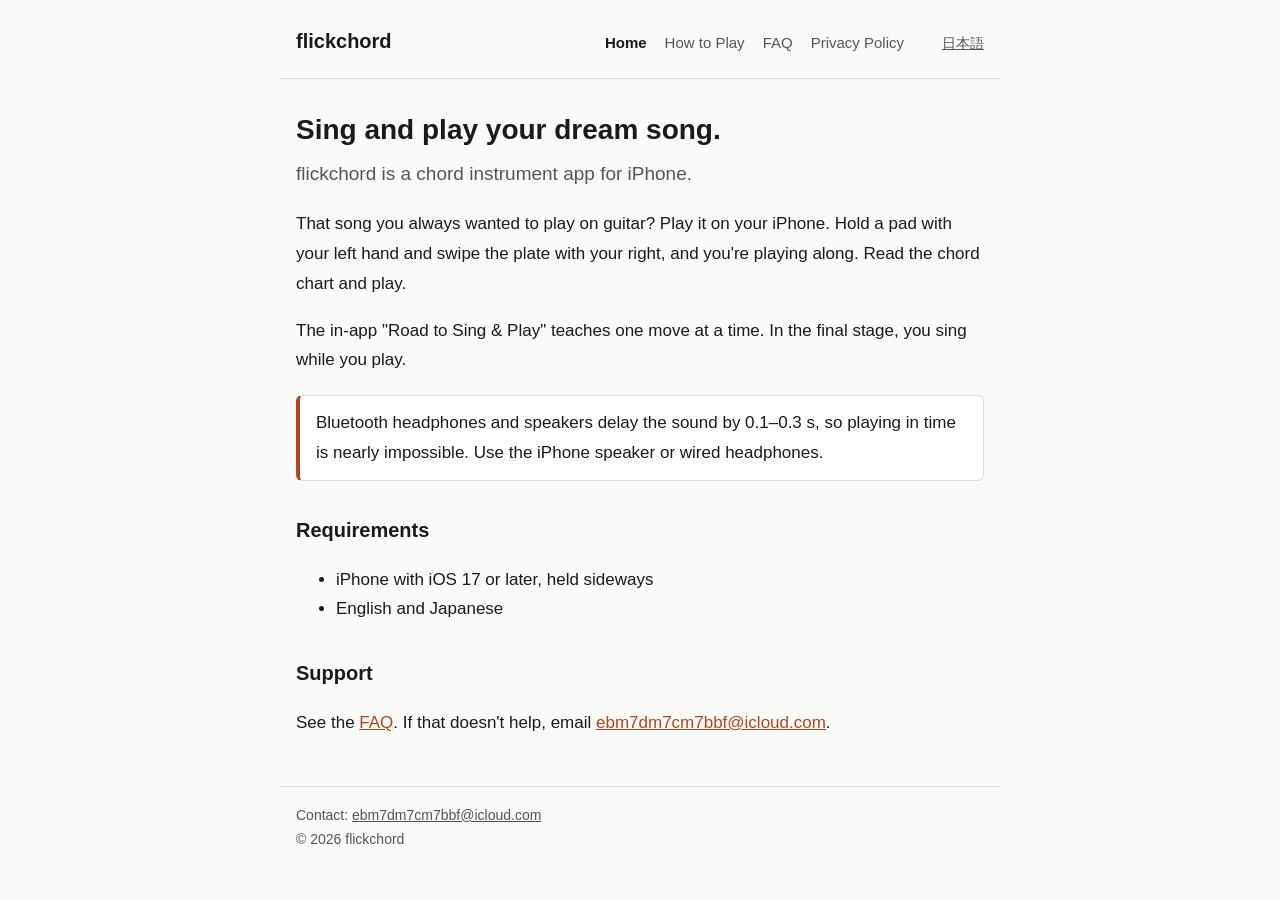
==== en/index.html @ 9bce2bfd "Add flickchord support site (JA/EN) Co-Authored-By: Claude Opus 5.5 <noreply@anthropic.com> Claude-S" ====
<!doctype html>
<html lang="en">
<head>
<meta charset="utf-8">
<meta name="viewport" content="width=device-width, initial-scale=1">
<meta name="color-scheme" content="light dark">
<title>flickchord</title>
<link rel="stylesheet" href="../style.css">
</head>
<body>
<header><a class="logo" href="index.html">flickchord</a><nav><a href="index.html" aria-current="page">Home</a><a href="howto.html">How to Play</a><a href="faq.html">FAQ</a><a href="privacy.html">Privacy Policy</a></nav><a class="lang" href="../index.html">日本語</a></header>
<main>
<h1>Sing and play<wbr> your dream song.</h1>
<p class="lead">flickchord is a chord instrument app for iPhone.</p>
<p>That song you always wanted to play on guitar? Play it on your iPhone. Hold a pad with your left hand and swipe the plate with your right, and you're playing along. Read the chord chart and play.</p>
<p>The in-app "Road to Sing & Play" teaches one move at a time. In the final stage, you sing while you play.</p>
<!-- add the App Store link after release -->
<div class="note">Bluetooth headphones and speakers delay the sound by 0.1–0.3 s, so playing in time is nearly impossible. Use the iPhone speaker or wired headphones.</div>
<h2>Requirements</h2>
<ul><li>iPhone with iOS 17 or later, held sideways</li><li>English and Japanese</li></ul>
<h2>Support</h2>
<p>See the <a href="faq.html">FAQ</a>. If that doesn't help, email <a href="mailto:ebm7dm7cm7bbf@icloud.com">ebm7dm7cm7bbf@icloud.com</a>.</p>
</main>
<footer>Contact: <a href="mailto:ebm7dm7cm7bbf@icloud.com">ebm7dm7cm7bbf@icloud.com</a><br>© 2026 flickchord</footer>
</body>
</html>
---- style.css ----
:root{--bg:#fafaf8;--fg:#1a1a1a;--sub:#555;--line:#ddd;--accent:#b5441c;--card:#fff}
@media (prefers-color-scheme:dark){:root{--bg:#141517;--fg:#eee;--sub:#aaa;--line:#333;--accent:#f08a5d;--card:#1d1f22}}
*{box-sizing:border-box}
body{margin:0;background:var(--bg);color:var(--fg);font-family:-apple-system,BlinkMacSystemFont,"Hiragino Sans","Hiragino Kaku Gothic ProN","Noto Sans JP","Segoe UI",sans-serif;line-height:1.75;font-size:17px}
header,main,footer{max-width:720px;margin:0 auto;padding:0 16px}
header{display:flex;flex-wrap:wrap;align-items:baseline;gap:8px 20px;padding-top:20px;padding-bottom:12px;border-bottom:1px solid var(--line)}
header .logo{font-weight:700;font-size:20px;color:var(--fg);text-decoration:none;margin-right:auto}
nav{order:3;width:100%}
nav a{white-space:nowrap;color:var(--sub);text-decoration:none;display:inline-block;padding:10px 12px 10px 0;margin-right:6px;font-size:15px}
nav a[aria-current]{color:var(--fg);font-weight:600}
.lang{font-size:14px;color:var(--sub)}
h1{word-break:keep-all;overflow-wrap:anywhere;font-size:28px;line-height:1.35;margin:32px 0 8px}
h2{font-size:20px;margin:32px 0 8px}
p,li{color:var(--fg)}
.lead{font-size:19px;color:var(--sub);margin-top:0}
.note{background:var(--card);border:1px solid var(--line);border-left:4px solid var(--accent);padding:12px 16px;border-radius:6px;margin:20px 0}
a{color:var(--accent)}
dl dt{font-weight:700;margin-top:24px}
dl dd{margin:4px 0 0}
table{border-collapse:collapse;width:100%;margin:12px 0}
th,td{border:1px solid var(--line);padding:8px 10px;text-align:left;vertical-align:top;font-size:15px}
.store{display:inline-block;margin:16px 0;padding:10px 18px;border-radius:8px;background:var(--fg);color:var(--bg);text-decoration:none;font-weight:600}
footer{margin-top:48px;padding-top:16px;padding-bottom:32px;border-top:1px solid var(--line);font-size:14px;color:var(--sub)}
footer a{color:var(--sub)}
th{white-space:nowrap}
@media (min-width:700px){nav{order:0;width:auto}}
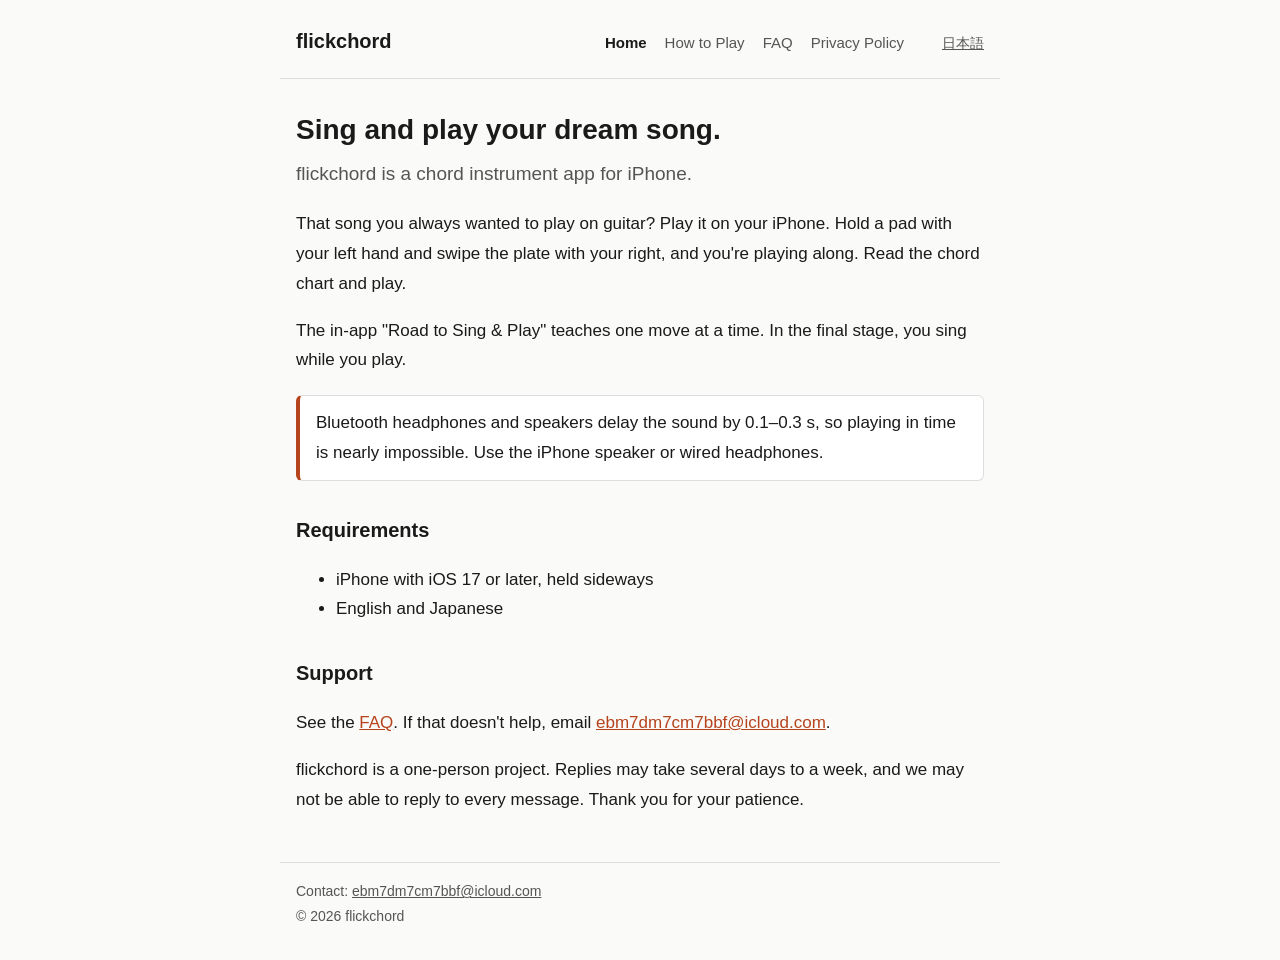
==== commit 046ae5ed: "Add note that support is run by one person Co-Authored-By: Claude Opus 5.5 <noreply@anthropic.com> C" ====
--- a/en/index.html
+++ b/en/index.html
@@ -20,6 +20,7 @@
 <ul><li>iPhone with iOS 17 or later, held sideways</li><li>English and Japanese</li></ul>
 <h2>Support</h2>
 <p>See the <a href="faq.html">FAQ</a>. If that doesn't help, email <a href="mailto:ebm7dm7cm7bbf@icloud.com">ebm7dm7cm7bbf@icloud.com</a>.</p>
+<p>flickchord is a one-person project. Replies may take several days to a week, and we may not be able to reply to every message. Thank you for your patience.</p>
 </main>
 <footer>Contact: <a href="mailto:ebm7dm7cm7bbf@icloud.com">ebm7dm7cm7bbf@icloud.com</a><br>© 2026 flickchord</footer>
 </body>
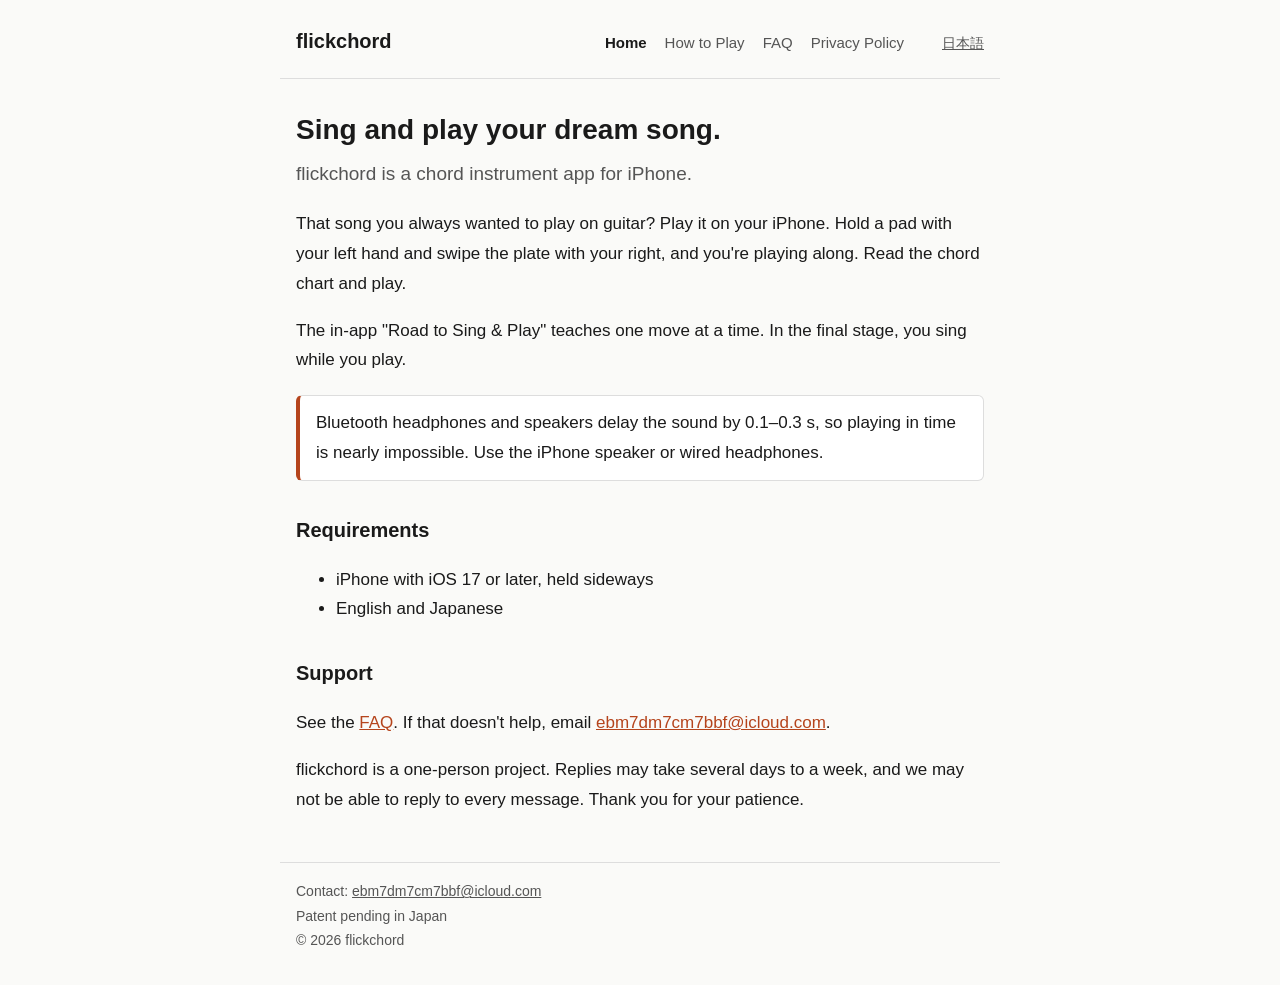
==== commit 4e3270d1: "Add patent pending notice to footer Co-Authored-By: Claude Opus 5.5 <noreply@anthropic.com> Claude-S" ====
--- a/en/index.html
+++ b/en/index.html
@@ -22,6 +22,6 @@
 <p>See the <a href="faq.html">FAQ</a>. If that doesn't help, email <a href="mailto:ebm7dm7cm7bbf@icloud.com">ebm7dm7cm7bbf@icloud.com</a>.</p>
 <p>flickchord is a one-person project. Replies may take several days to a week, and we may not be able to reply to every message. Thank you for your patience.</p>
 </main>
-<footer>Contact: <a href="mailto:ebm7dm7cm7bbf@icloud.com">ebm7dm7cm7bbf@icloud.com</a><br>© 2026 flickchord</footer>
+<footer>Contact: <a href="mailto:ebm7dm7cm7bbf@icloud.com">ebm7dm7cm7bbf@icloud.com</a><br>Patent pending in Japan<br>© 2026 flickchord</footer>
 </body>
 </html>
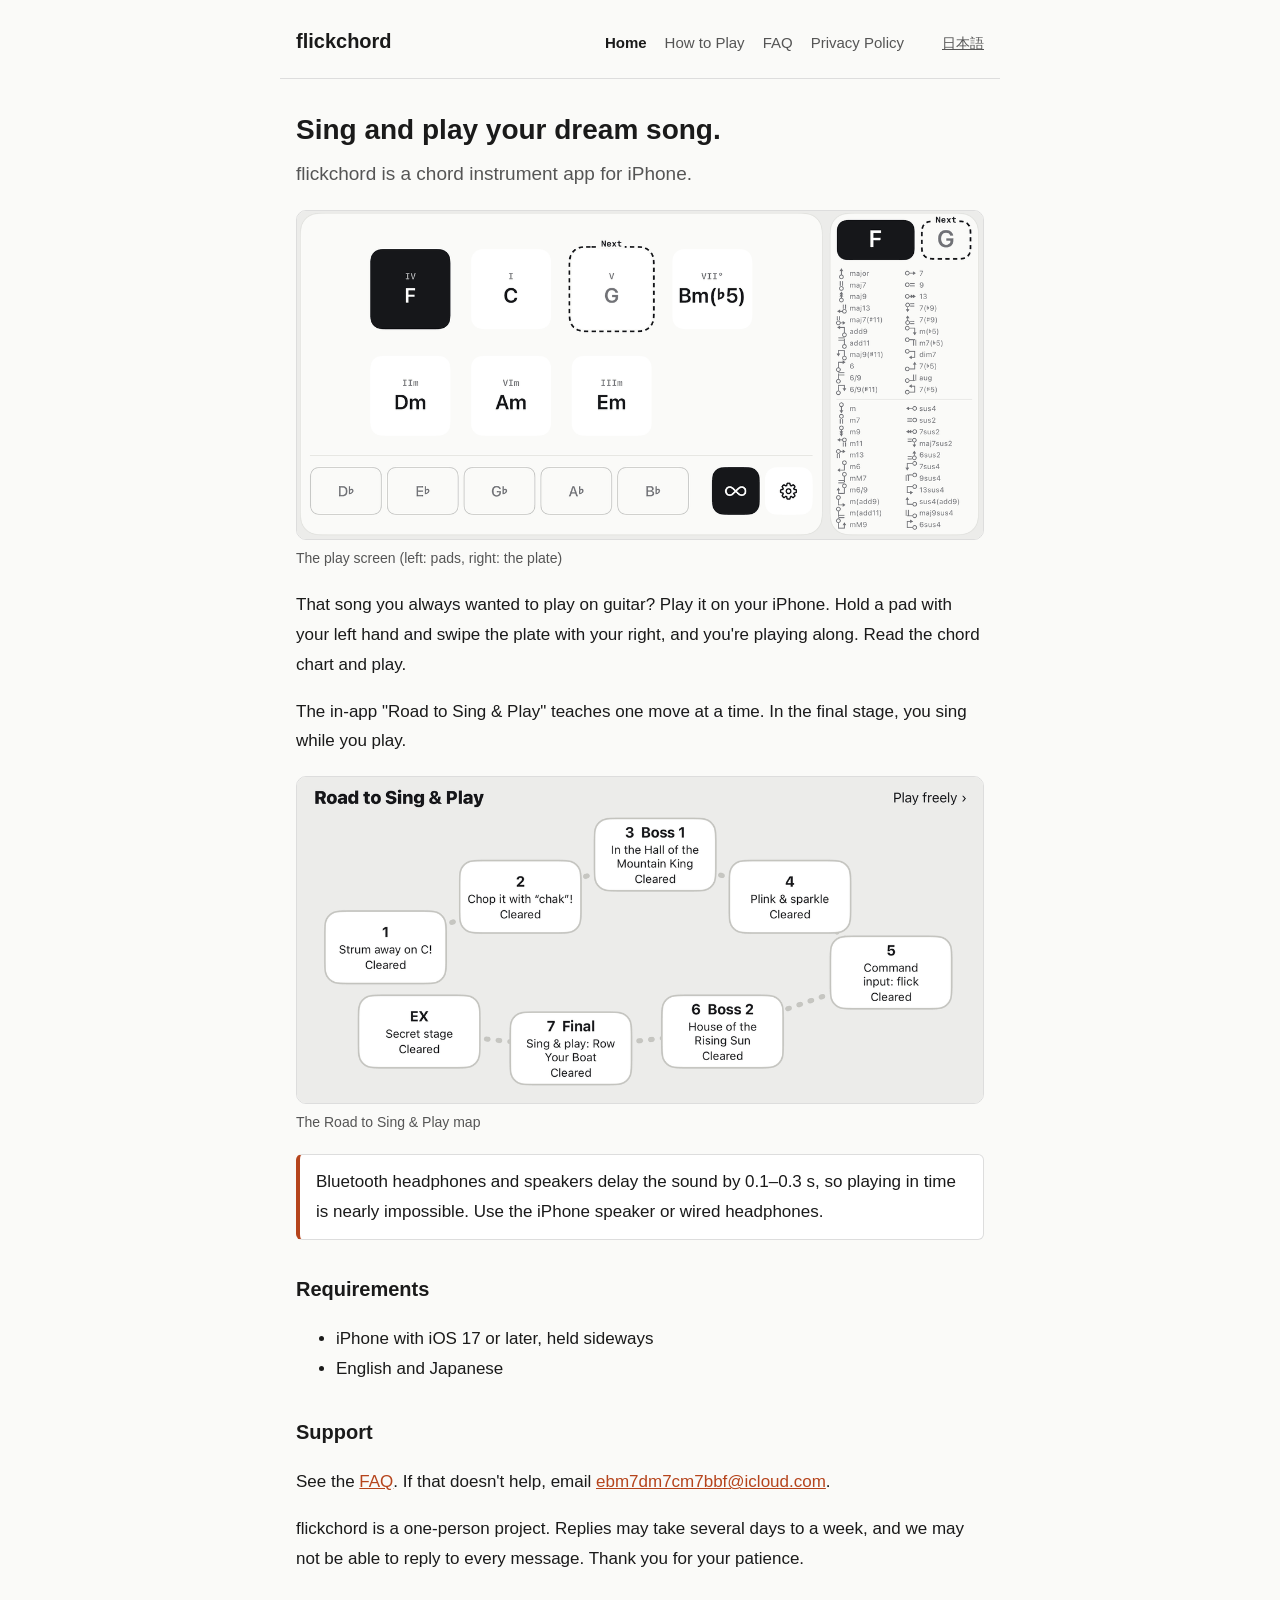
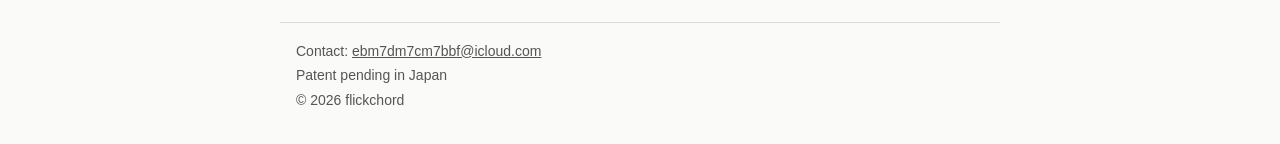
==== commit 423bd256: "Add app screenshots to English pages Co-Authored-By: Claude Opus 5.5 <noreply@anthropic.com> Claude-" ====
--- a/en/index.html
+++ b/en/index.html
@@ -12,8 +12,10 @@
 <main>
 <h1>Sing and play<wbr> your dream song.</h1>
 <p class="lead">flickchord is a chord instrument app for iPhone.</p>
+<figure><a href="../img/en-play.png"><img src="../img/en-play.png" width="1200" height="573" alt="The play screen: chord pads on the left with the F pad held and the next chord, G, marked &quot;Next&quot;, and the plate on the right showing the current chord, F, the next chord, G, and a chart of flicks for each chord type."></a><figcaption>The play screen (left: pads, right: the plate)</figcaption></figure>
 <p>That song you always wanted to play on guitar? Play it on your iPhone. Hold a pad with your left hand and swipe the plate with your right, and you're playing along. Read the chord chart and play.</p>
 <p>The in-app "Road to Sing & Play" teaches one move at a time. In the final stage, you sing while you play.</p>
+<figure><a href="../img/en-map.png"><img src="../img/en-map.png" width="1200" height="570" alt="The Road to Sing &amp; Play map: seven stages from &quot;Strum away on C!&quot; to the final stage, &quot;Sing &amp; play: Row Your Boat&quot;, plus a secret stage."></a><figcaption>The Road to Sing &amp; Play map</figcaption></figure>
 <!-- add the App Store link after release -->
 <div class="note">Bluetooth headphones and speakers delay the sound by 0.1–0.3 s, so playing in time is nearly impossible. Use the iPhone speaker or wired headphones.</div>
 <h2>Requirements</h2>
--- a/style.css
+++ b/style.css
@@ -24,3 +24,6 @@
 footer a{color:var(--sub)}
 th{white-space:nowrap}
 @media (min-width:700px){nav{order:0;width:auto}}
+figure{margin:20px 0}
+figure img{display:block;width:100%;height:auto;border:1px solid var(--line);border-radius:10px}
+figcaption{font-size:14px;color:var(--sub);margin-top:6px}
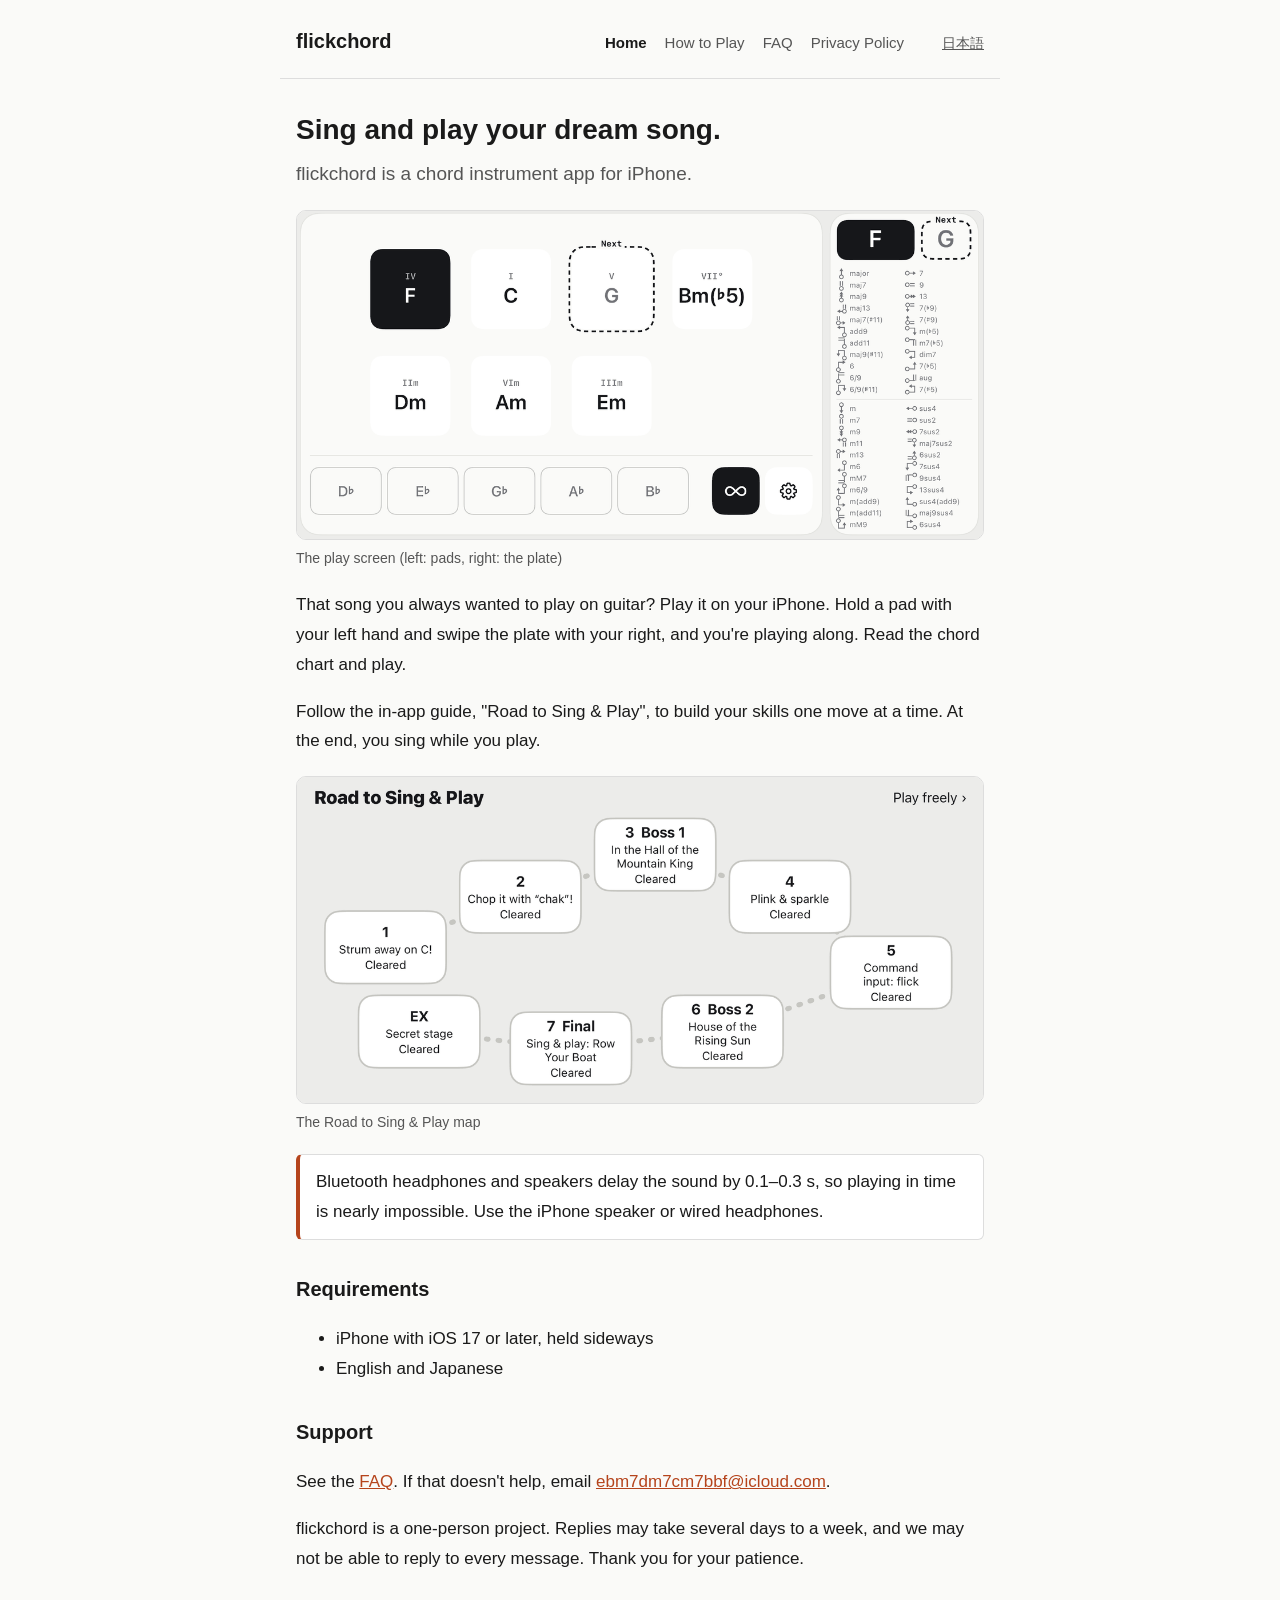
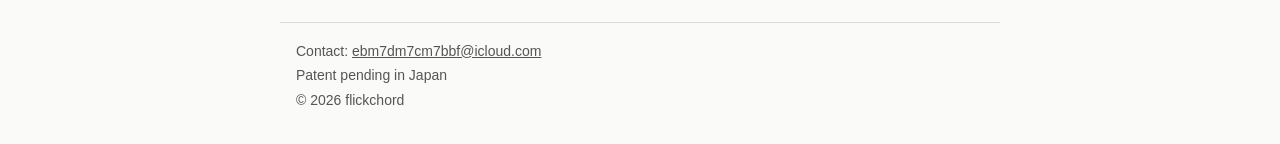
==== commit 0fab496f: "Describe the in-app guide as skill practice, not a game Co-Authored-By: Claude Opus 5.5 <noreply@ant" ====
--- a/en/index.html
+++ b/en/index.html
@@ -14,8 +14,8 @@
 <p class="lead">flickchord is a chord instrument app for iPhone.</p>
 <figure><a href="../img/en-play.png"><img src="../img/en-play.png" width="1200" height="573" alt="The play screen: chord pads on the left with the F pad held and the next chord, G, marked &quot;Next&quot;, and the plate on the right showing the current chord, F, the next chord, G, and a chart of flicks for each chord type."></a><figcaption>The play screen (left: pads, right: the plate)</figcaption></figure>
 <p>That song you always wanted to play on guitar? Play it on your iPhone. Hold a pad with your left hand and swipe the plate with your right, and you're playing along. Read the chord chart and play.</p>
-<p>The in-app "Road to Sing & Play" teaches one move at a time. In the final stage, you sing while you play.</p>
-<figure><a href="../img/en-map.png"><img src="../img/en-map.png" width="1200" height="570" alt="The Road to Sing &amp; Play map: seven stages from &quot;Strum away on C!&quot; to the final stage, &quot;Sing &amp; play: Row Your Boat&quot;, plus a secret stage."></a><figcaption>The Road to Sing &amp; Play map</figcaption></figure>
+<p>Follow the in-app guide, "Road to Sing & Play", to build your skills one move at a time. At the end, you sing while you play.</p>
+<figure><a href="../img/en-map.png"><img src="../img/en-map.png" width="1200" height="570" alt="The Road to Sing &amp; Play map: seven stages from &quot;Strum away on C!&quot; to the final stage, &quot;Sing &amp; play: Row Your Boat&quot;, plus an extra stage."></a><figcaption>The Road to Sing &amp; Play map</figcaption></figure>
 <!-- add the App Store link after release -->
 <div class="note">Bluetooth headphones and speakers delay the sound by 0.1–0.3 s, so playing in time is nearly impossible. Use the iPhone speaker or wired headphones.</div>
 <h2>Requirements</h2>
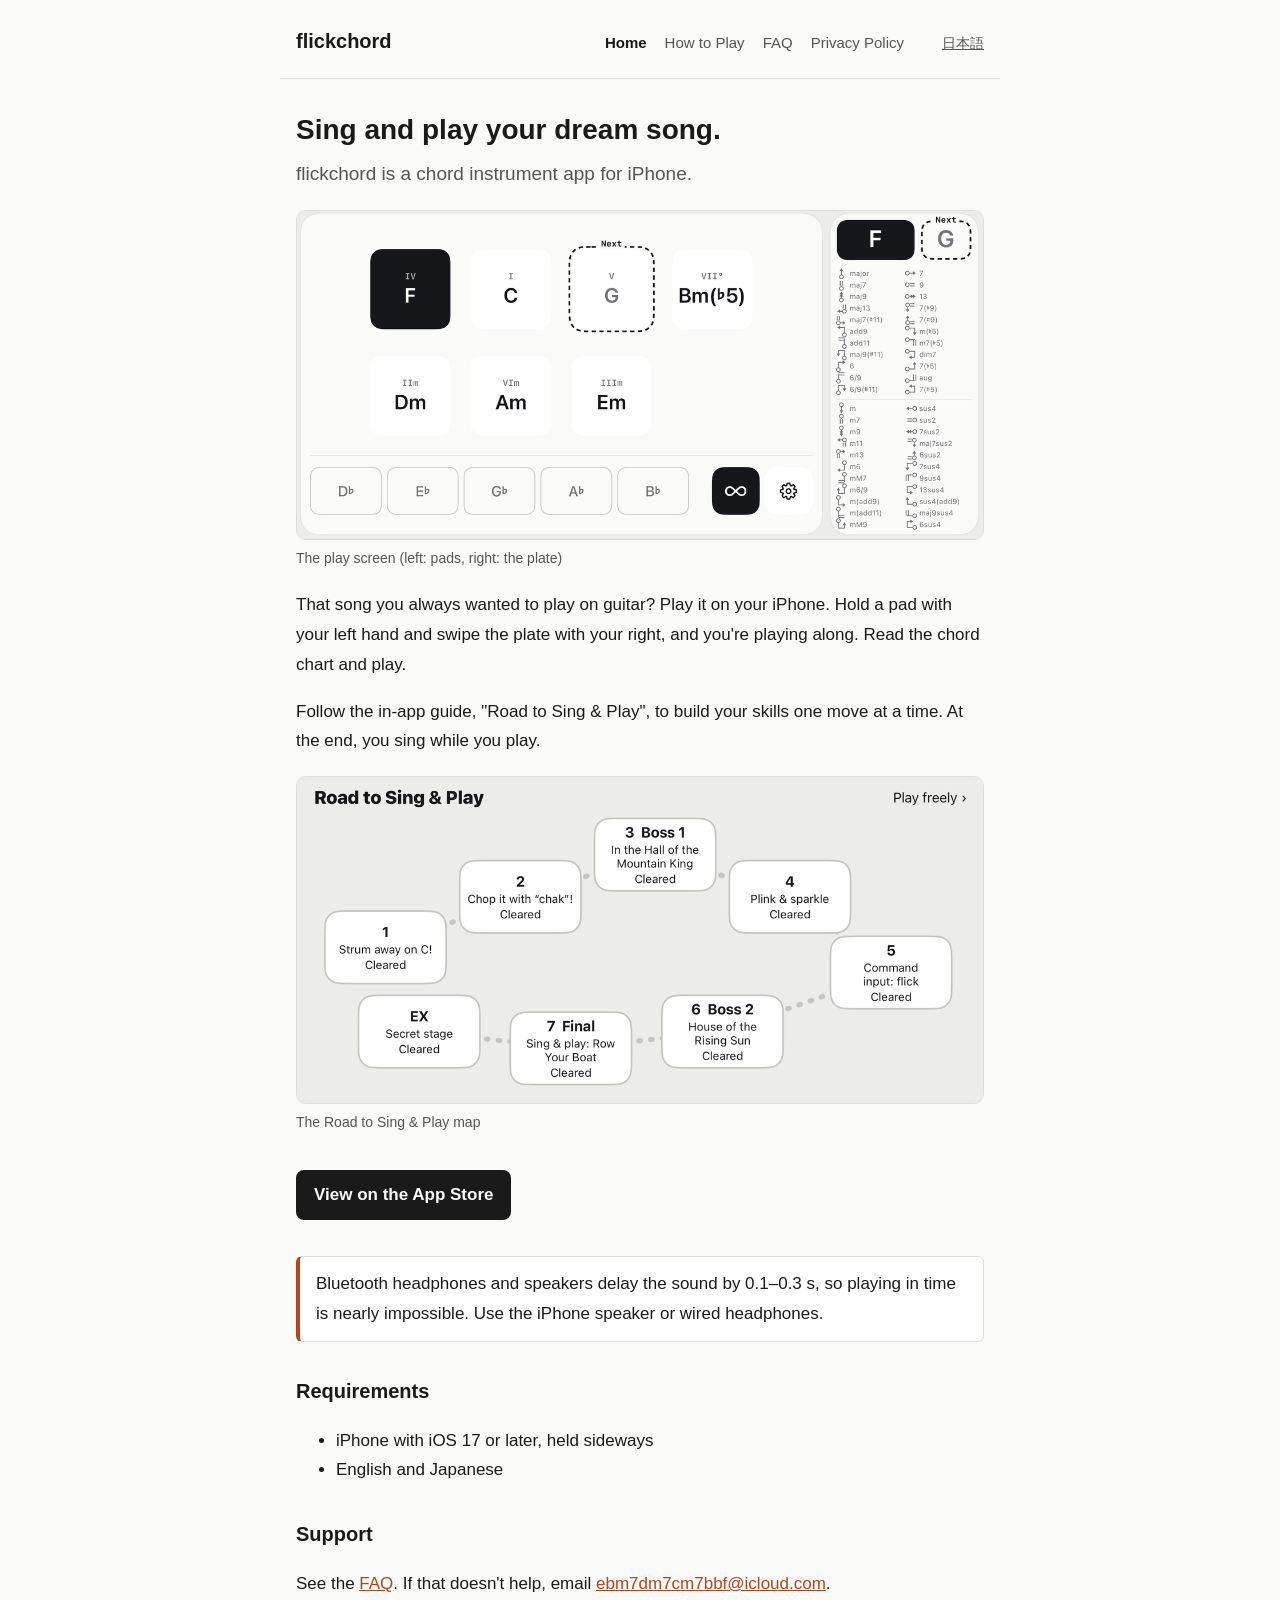
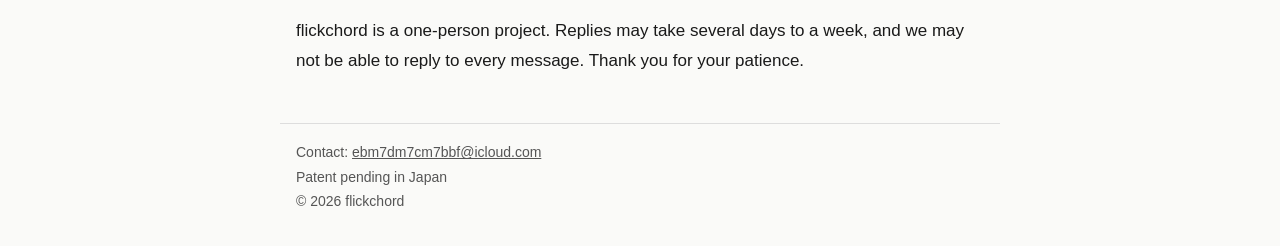
==== commit d6640407: "Add App Store link and Japanese screenshots Co-Authored-By: Claude Opus 5.5 <noreply@anthropic.com> " ====
--- a/en/index.html
+++ b/en/index.html
@@ -16,7 +16,7 @@
 <p>That song you always wanted to play on guitar? Play it on your iPhone. Hold a pad with your left hand and swipe the plate with your right, and you're playing along. Read the chord chart and play.</p>
 <p>Follow the in-app guide, "Road to Sing & Play", to build your skills one move at a time. At the end, you sing while you play.</p>
 <figure><a href="../img/en-map.png"><img src="../img/en-map.png" width="1200" height="570" alt="The Road to Sing &amp; Play map: seven stages from &quot;Strum away on C!&quot; to the final stage, &quot;Sing &amp; play: Row Your Boat&quot;, plus an extra stage."></a><figcaption>The Road to Sing &amp; Play map</figcaption></figure>
-<!-- add the App Store link after release -->
+<p><a class="store" href="https://apps.apple.com/us/app/id6827339621">View on the App Store</a></p>
 <div class="note">Bluetooth headphones and speakers delay the sound by 0.1–0.3 s, so playing in time is nearly impossible. Use the iPhone speaker or wired headphones.</div>
 <h2>Requirements</h2>
 <ul><li>iPhone with iOS 17 or later, held sideways</li><li>English and Japanese</li></ul>
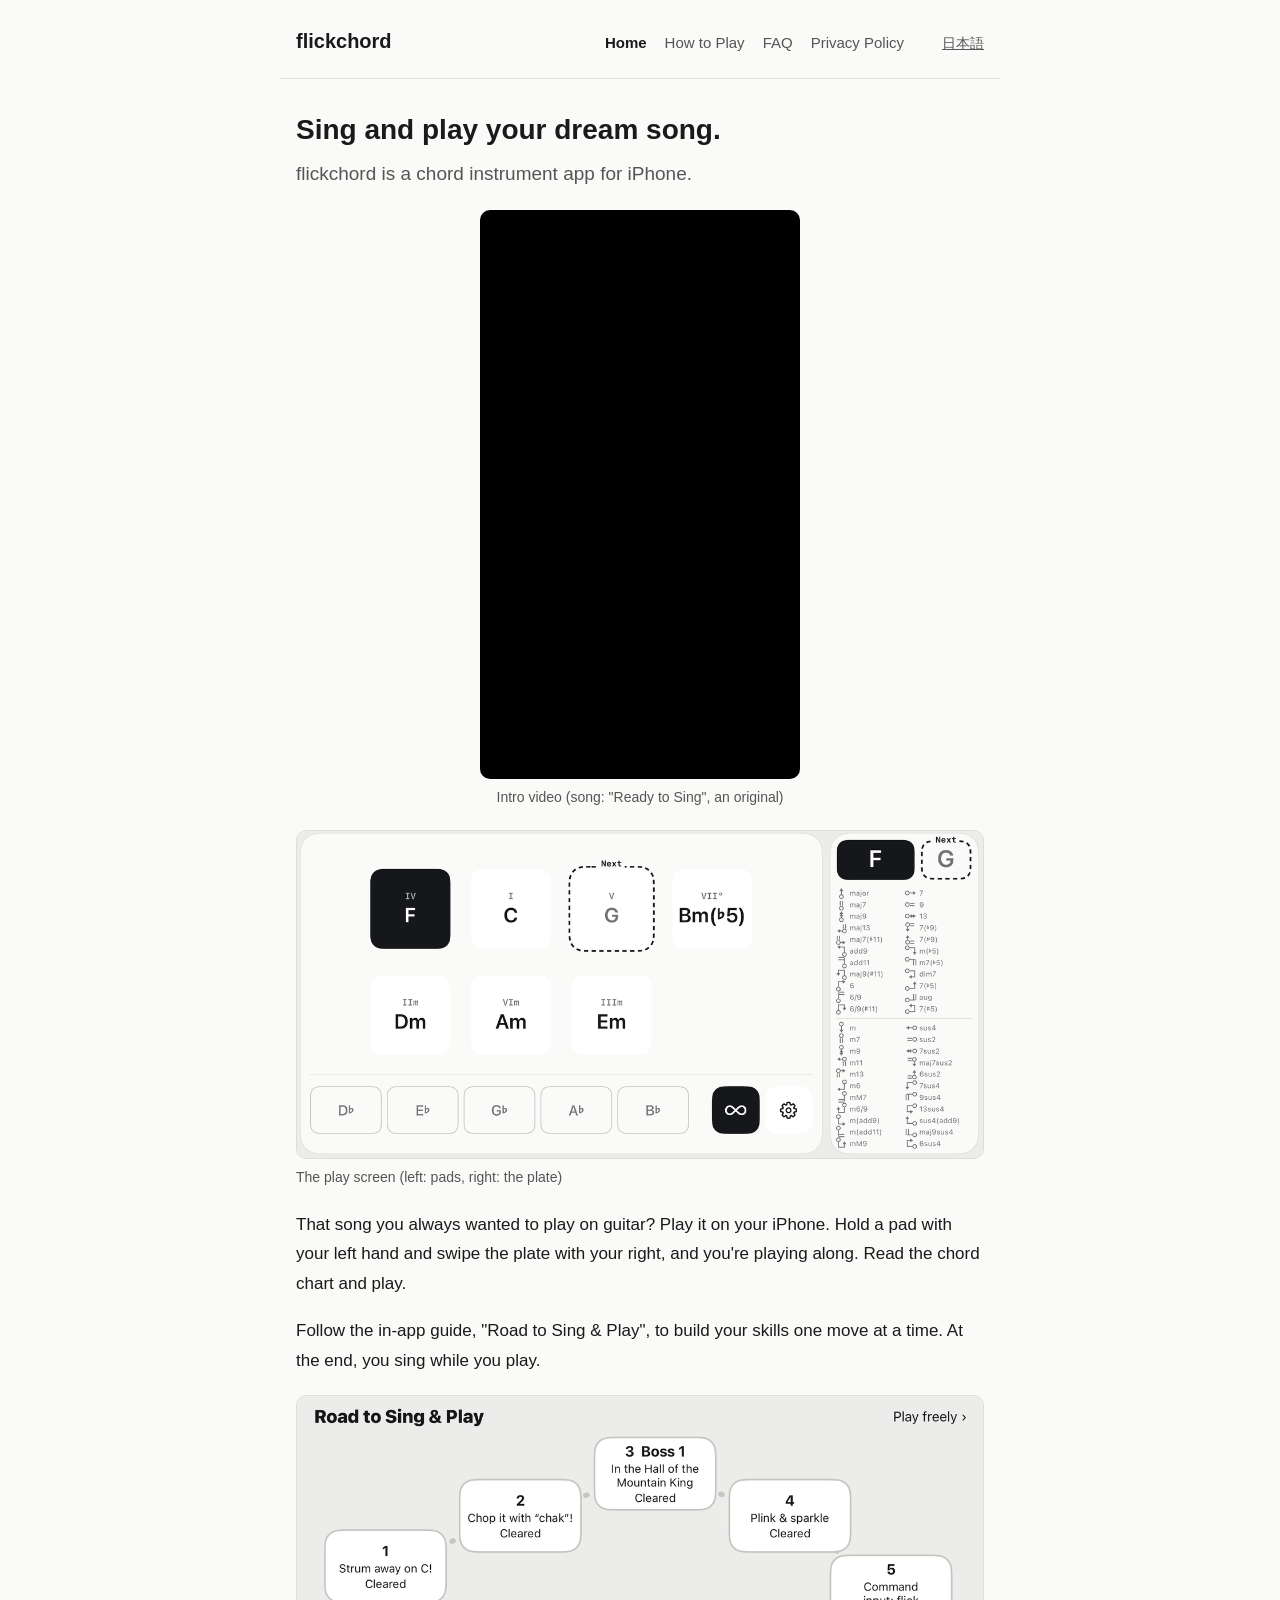
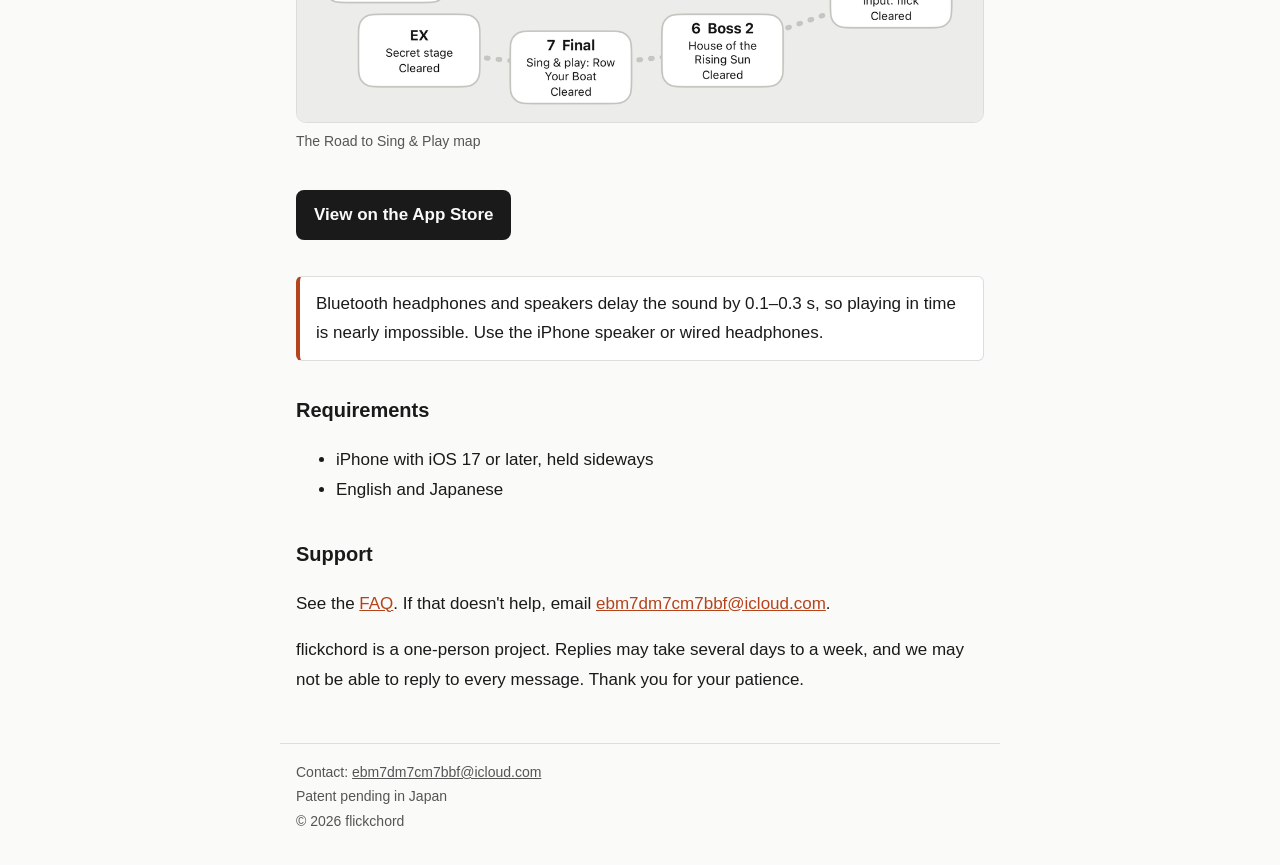
==== commit ee5391bb: "Embed intro videos and fill in privacy policy dates Co-Authored-By: Claude Opus 5.5 <noreply@anthrop" ====
--- a/en/index.html
+++ b/en/index.html
@@ -12,6 +12,7 @@
 <main>
 <h1>Sing and play<wbr> your dream song.</h1>
 <p class="lead">flickchord is a chord instrument app for iPhone.</p>
+<figure class="video"><iframe src="https://www.youtube-nocookie.com/embed/ltxZ9GmTc4o" title="flickchord intro video" loading="lazy" allow="encrypted-media; picture-in-picture; fullscreen" referrerpolicy="strict-origin-when-cross-origin" allowfullscreen></iframe><figcaption>Intro video (song: "Ready to Sing", an original)</figcaption></figure>
 <figure><a href="../img/en-play.png"><img src="../img/en-play.png" width="1200" height="573" alt="The play screen: chord pads on the left with the F pad held and the next chord, G, marked &quot;Next&quot;, and the plate on the right showing the current chord, F, the next chord, G, and a chart of flicks for each chord type."></a><figcaption>The play screen (left: pads, right: the plate)</figcaption></figure>
 <p>That song you always wanted to play on guitar? Play it on your iPhone. Hold a pad with your left hand and swipe the plate with your right, and you're playing along. Read the chord chart and play.</p>
 <p>Follow the in-app guide, "Road to Sing & Play", to build your skills one move at a time. At the end, you sing while you play.</p>
--- a/style.css
+++ b/style.css
@@ -27,3 +27,6 @@
 figure{margin:20px 0}
 figure img{display:block;width:100%;height:auto;border:1px solid var(--line);border-radius:10px}
 figcaption{font-size:14px;color:var(--sub);margin-top:6px}
+.video{max-width:320px;margin:20px auto}
+.video iframe{display:block;width:100%;aspect-ratio:9/16;height:auto;border:0;border-radius:10px;background:#000}
+.video figcaption{text-align:center}
